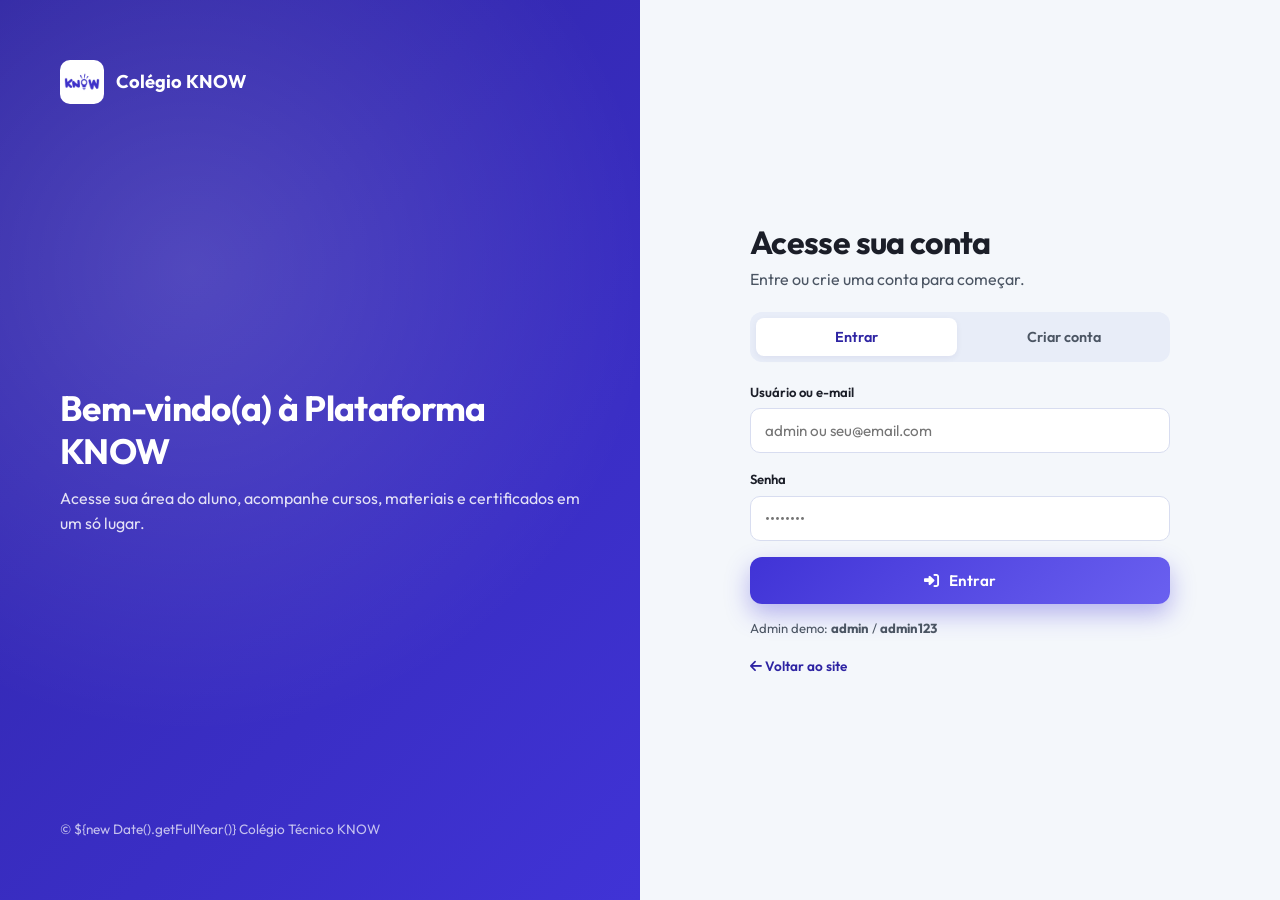
==== login.html @ bd7876a9 "Add files via upload" ====
<!doctype html>
<html lang="pt-BR">
<head>
<meta charset="utf-8"><meta name="viewport" content="width=device-width,initial-scale=1">
<title>Login — Colégio Técnico KNOW</title>
<link rel="icon" href="images/logo-know.png">
<link href="https://fonts.googleapis.com/css2?family=Outfit:wght@300;400;500;600;700;800&display=swap" rel="stylesheet">
<link href="https://cdnjs.cloudflare.com/ajax/libs/font-awesome/6.5.1/css/all.min.css" rel="stylesheet">
<link rel="stylesheet" href="css/style.css">
</head>
<body>
<div class="auth-wrap">
  <div class="auth-side">
    <div>
      <a href="index.html" style="display:flex;align-items:center;gap:12px;color:#fff">
        <img src="images/logo-know.png" alt="" style="width:44px;height:44px;background:#fff;border-radius:10px;padding:4px">
        <strong style="font-size:1.15rem">Colégio KNOW</strong>
      </a>
    </div>
    <div>
      <h2>Bem-vindo(a) à Plataforma KNOW</h2>
      <p>Acesse sua área do aluno, acompanhe cursos, materiais e certificados em um só lugar.</p>
    </div>
    <div style="font-size:.85rem;color:rgba(255,255,255,.7)">© ${new Date().getFullYear()} Colégio Técnico KNOW</div>
  </div>
  <div class="auth-form-wrap">
    <div class="auth-form">
      <h1>Acesse sua conta</h1>
      <p>Entre ou crie uma conta para começar.</p>
      <div class="auth-tabs">
        <button class="active" data-tab="login">Entrar</button>
        <button data-tab="register">Criar conta</button>
      </div>
      <form id="loginForm">
        <div class="field"><label>Usuário ou e-mail</label><input name="user" type="text" placeholder="admin ou seu@email.com" required></div>
        <div class="field"><label>Senha</label><input name="pass" type="password" placeholder="••••••••" required></div>
        <button class="btn btn-primary" style="width:100%;justify-content:center" type="submit"><i class="fa-solid fa-right-to-bracket"></i> Entrar</button>
        <p style="margin-top:14px;font-size:.82rem;color:var(--muted)">Admin demo: <strong>admin</strong> / <strong>admin123</strong></p>
      </form>
      <form id="registerForm" style="display:none">
        <div class="field"><label>Nome completo</label><input name="name" type="text" required></div>
        <div class="field"><label>E-mail</label><input name="email" type="email" required></div>
        <div class="field"><label>Senha</label><input name="pass" type="password" minlength="6" required></div>
        <button class="btn btn-primary" style="width:100%;justify-content:center" type="submit"><i class="fa-solid fa-user-plus"></i> Criar conta</button>
      </form>
      <p style="margin-top:18px;font-size:.85rem;color:var(--muted)"><a href="index.html" style="color:var(--primary-dark);font-weight:600"><i class="fa-solid fa-arrow-left"></i> Voltar ao site</a></p>
    </div>
  </div>
</div>

<script src="js/app.js"></script>
<script>
const tabs = document.querySelectorAll('.auth-tabs button');
tabs.forEach(b => b.addEventListener('click', () => {
  tabs.forEach(x=>x.classList.remove('active'));
  b.classList.add('active');
  const t = b.dataset.tab;
  document.getElementById('loginForm').style.display = t==='login'?'block':'none';
  document.getElementById('registerForm').style.display = t==='register'?'block':'none';
}));

document.getElementById('loginForm').addEventListener('submit', e => {
  e.preventDefault();
  const user = e.target.user.value.trim();
  const pass = e.target.pass.value;
  if(user==='admin' && pass==='admin123'){
    localStorage.setItem('know_user', JSON.stringify({name:'Administrador KNOW', email:'admin@knowedu.com', role:'admin'}));
    addNotification({
      id:'quiz',
      title:'Quiz Vocacional disponível',
      message:'Responda o quiz e descubra sua área de interesse.',
      href:'quiz.html'
    });
    addNotification({
      id:'raspadinha',
      title:'Raspadinha da Sorte',
      message:'Raspe 3 itens iguais e ganhe prêmios exclusivos.',
      href:'raspadinha.html'
    });
    toast('Bem-vindo, administrador!');
    setTimeout(()=>location.href='admin.html',800);
    return;
  }
  const users = JSON.parse(localStorage.getItem('know_users')||'[]');
  const found = users.find(u => (u.email===user) && u.pass===pass);
  if(found){
    localStorage.setItem('know_user', JSON.stringify({name:found.name,email:found.email,role:'aluno'}));
    addNotification({
      id:'quiz',
      title:'Quiz Vocacional disponível',
      message:'Responda o quiz e descubra sua área de interesse.',
      href:'quiz.html'
    });
    addNotification({
      id:'raspadinha',
      title:'Raspadinha da Sorte',
      message:'Raspe 3 itens iguais e ganhe prêmios exclusivos.',
      href:'raspadinha.html'
    });
    toast('Login realizado!');
    setTimeout(()=>location.href='area-aluno.html',800);
  } else {
    toast('Credenciais inválidas','error');
  }
});

document.getElementById('registerForm').addEventListener('submit', e => {
  e.preventDefault();
  const name = e.target.name.value.trim();
  const email = e.target.email.value.trim();
  const pass = e.target.pass.value;
  const users = JSON.parse(localStorage.getItem('know_users')||'[]');
  if(users.find(u=>u.email===email)){ toast('E-mail já cadastrado','error'); return; }
  users.push({name,email,pass,createdAt:new Date().toISOString()});
  localStorage.setItem('know_users', JSON.stringify(users));
  localStorage.setItem('know_user', JSON.stringify({name,email,role:'aluno'}));
  addLead({
    id: Date.now(),
    nome: name,
    idade: 0,
    email,
    curso: 'Cadastro KNOW',
    data: new Date().toISOString()
  });
  addNotification({
    id:'quiz',
    title:'Quiz Vocacional disponível',
    message:'Responda o quiz e descubra sua área de interesse.',
    href:'quiz.html'
  });
  addNotification({
    id:'raspadinha',
    title:'Raspadinha da Sorte',
    message:'Raspe 3 itens iguais e ganhe prêmios exclusivos.',
    href:'raspadinha.html'
  });
  toast('Conta criada com sucesso!');
  setTimeout(()=>location.href='area-aluno.html',800);
});
</script>
</body>
</html>
---- css/style.css ----
/* ============ KNOW – Portal Institucional ============ */
:root{
  --primary:#4033D6;
  --primary-dark:#2E24A3;
  --primary-light:#6A60F0;
  --bg-1:#F4F7FB;
  --bg-2:#E8EDF8;
  --line:#D8DDF0;
  --text:#1B1E28;
  --muted:#4B5563;
  --white:#fff;
  --radius:14px;
  --shadow-sm:0 2px 6px rgba(31,25,101,.06);
  --shadow:0 10px 30px rgba(31,25,101,.10);
  --shadow-lg:0 20px 50px rgba(31,25,101,.18);
  --sidebar-w:280px;
  --header-h:64px;
  --trans:.25s cubic-bezier(.4,.0,.2,1);
}
*{box-sizing:border-box;margin:0;padding:0}
html,body{height:100%}
body{
  font-family:'Outfit',system-ui,-apple-system,sans-serif;
  color:var(--text);
  background:var(--bg-1);
  font-size:16px;
  line-height:1.55;
  -webkit-font-smoothing:antialiased;
}
a{color:inherit;text-decoration:none}
img{max-width:100%;display:block}
button{font-family:inherit;cursor:pointer;border:none;background:none;color:inherit}
h1,h2,h3,h4{font-weight:700;line-height:1.2;color:var(--text);letter-spacing:-.02em}
h1{font-size:clamp(2rem,4.5vw,3.6rem)}
h2{font-size:clamp(1.6rem,3vw,2.4rem)}
h3{font-size:1.25rem}
p{color:var(--muted)}

/* ===== Layout ===== */
.app{display:flex;min-height:100vh}
.main{flex:1;margin-left:0;min-width:0;display:flex;flex-direction:column}
.content{flex:1}
.container{max-width:1240px;margin:0 auto;padding:0 28px}

/* ===== Sidebar ===== */
.sidebar{
  position:fixed;inset:0 auto 0 0;width:var(--sidebar-w);
  background:var(--white);border-right:1px solid var(--line);
  display:flex;flex-direction:column;z-index:50;
  transition:transform var(--trans);
  transform:translateX(-100%);
}
.sidebar__brand{
  display:flex;align-items:center;gap:12px;padding:20px 22px;
  border-bottom:1px solid var(--line);
}
.sidebar__brand img{width:42px;height:42px;object-fit:contain}
.sidebar__brand-text strong{display:block;font-size:1.05rem;color:var(--primary-dark);letter-spacing:.02em}
.sidebar__brand-text span{font-size:.72rem;color:var(--muted);text-transform:uppercase;letter-spacing:.14em}

.sidebar__profile{
  display:flex;align-items:center;gap:12px;padding:16px 22px;margin:14px;
  background:var(--bg-2);border-radius:var(--radius);
}
.sidebar__profile .avatar{
  width:42px;height:42px;border-radius:50%;
  background:linear-gradient(135deg,var(--primary),var(--primary-light));
  color:#fff;display:grid;place-items:center;font-weight:700;
}
.sidebar__profile small{display:block;color:var(--muted);font-size:.75rem}
.sidebar__profile strong{font-size:.92rem}

.sidebar__nav{flex:1;overflow-y:auto;padding:6px 14px 18px}
.sidebar__label{font-size:.7rem;text-transform:uppercase;letter-spacing:.16em;color:var(--muted);padding:14px 10px 8px}
.sidebar__nav a{
  display:flex;align-items:center;gap:12px;
  padding:11px 14px;border-radius:10px;color:var(--text);
  font-size:.93rem;font-weight:500;margin-bottom:2px;
  transition:all var(--trans);position:relative;
}
.sidebar__nav a i{width:20px;text-align:center;color:var(--primary)}
.sidebar__nav a:hover{background:var(--bg-2);transform:translateX(2px)}
.sidebar__nav a.active{
  background:linear-gradient(90deg,var(--primary),var(--primary-light));
  color:#fff;box-shadow:0 8px 18px rgba(64,51,214,.30);
}
.sidebar__nav a.active i{color:#fff}

.sidebar__footer{padding:14px 22px;border-top:1px solid var(--line);font-size:.78rem;color:var(--muted)}

/* Sidebar hidden by default; toggled by adding `.open` */
.sidebar.open{transform:translateX(0)}
.sidebar.open ~ .main{margin-left:var(--sidebar-w)}

/* ===== Header ===== */
.header{
  position:sticky;top:0;z-index:30;height:var(--header-h);
  background:rgba(255,255,255,.85);backdrop-filter:saturate(180%) blur(14px);
  border-bottom:1px solid var(--line);
  display:flex;align-items:center;justify-content:space-between;
  padding:0 28px;
}
.header__left{display:flex;align-items:center;gap:14px}
.hamburger{
  display:flex;width:42px;height:42px;border-radius:10px;
  background:var(--bg-2);color:var(--primary-dark);
  align-items:center;justify-content:center;font-size:1.1rem;
}
.header__title{font-weight:600;color:var(--muted);font-size:.95rem}
.header__actions{display:flex;align-items:center;gap:10px}
.icon-btn{
  width:40px;height:40px;border-radius:10px;background:var(--bg-2);
  color:var(--primary-dark);display:grid;place-items:center;transition:all var(--trans);
}
.icon-btn:hover{background:var(--line)}
.header__login{
  padding:9px 18px;border-radius:10px;
  background:var(--primary);color:#fff;font-weight:600;font-size:.88rem;
  transition:all var(--trans);
}
.header__login:hover{background:var(--primary-dark);transform:translateY(-1px)}

.notification-btn{position:relative}
.bell-badge{
  position:absolute;top:8px;right:8px;
  width:10px;height:10px;border-radius:50%;
  background:#ff3860;box-shadow:0 0 0 4px rgba(255,56,96,.18);
  display:none;
}
.notifications-root{
  position:fixed;top:calc(var(--header-h) + 18px);right:18px;
  z-index:120;display:flex;flex-direction:column;align-items:flex-end;gap:12px;
  pointer-events:none;
}
.notification-card{
  pointer-events:auto;width:min(340px,calc(100vw - 36px));
  background:#ffffff;border:1px solid rgba(15,12,60,.08);
  border-radius:18px;box-shadow:0 20px 80px rgba(15,12,60,.12);
  padding:16px 16px 14px;position:relative;
  display:grid;gap:10px;animation:slideIn .28s ease-out forwards;
}
.notification-card h4{margin:0;font-size:.98rem;font-weight:700;color:var(--primary-dark)}
.notification-card p{margin:0;font-size:.92rem;color:#4f4f7a;line-height:1.45}
.notification-card a{
  display:inline-flex;align-items:center;gap:8px;font-size:.9rem;font-weight:700;
  color:var(--primary-dark);text-decoration:none;
}
.notification-card button.close-card{
  position:absolute;top:12px;right:12px;border:none;background:transparent;
  color:var(--muted);font-size:1.05rem;cursor:pointer;
}
.notification-panel{
  position:absolute;top:56px;right:0;width:340px;max-width:92vw;
  background:#ffffff;border:1px solid rgba(15,12,60,.08);
  border-radius:22px;box-shadow:0 22px 70px rgba(15,12,60,.14);
  overflow:hidden;display:none;flex-direction:column;pointer-events:auto;
}
.notification-panel.open{display:flex}
.notification-panel .panel-header{
  display:flex;align-items:center;justify-content:space-between;padding:16px 18px;
  border-bottom:1px solid rgba(15,12,60,.08);gap:12px;
}
.notification-panel .panel-header strong{font-size:1rem;color:var(--primary-dark)}
.notification-panel .panel-header button{border:none;background:transparent;color:var(--muted);font-size:1.2rem;cursor:pointer}
.notification-panel .panel-list{display:flex;flex-direction:column;gap:10px;padding:14px 18px 16px;}
.notification-item{display:grid;gap:6px;padding:14px 14px 12px;border-radius:16px;background:rgba(99,102,241,.06)}
.notification-item h4{margin:0;font-size:.95rem}
.notification-item p{margin:0;font-size:.84rem;color:#4f4f7a;line-height:1.4}
.notification-item a{font-size:.88rem;color:var(--primary-dark);font-weight:700;text-decoration:none}
@keyframes slideIn{from{opacity:0;transform:translateY(-8px) scale(.97);}to{opacity:1;transform:translateY(0) scale(1);}}

/* Backdrop */
.backdrop{
  position:fixed;inset:0;background:rgba(15,12,60,.5);
  backdrop-filter:blur(2px);z-index:40;opacity:0;pointer-events:none;
  transition:opacity var(--trans);
}
.backdrop.show{opacity:1;pointer-events:auto}

/* ===== Buttons ===== */
.btn{
  display:inline-flex;align-items:center;gap:10px;
  padding:14px 26px;border-radius:12px;font-weight:600;
  transition:all var(--trans);font-size:.95rem;
}
.btn-primary{
  background:linear-gradient(135deg,var(--primary),var(--primary-light));
  color:#fff;box-shadow:0 10px 24px rgba(64,51,214,.35);
}
.btn-primary:hover{transform:translateY(-2px);box-shadow:0 14px 30px rgba(64,51,214,.45)}
.btn-outline{
  background:rgba(255,255,255,.12);color:#fff;border:1.5px solid rgba(255,255,255,.6);
  backdrop-filter:blur(6px);
}
.btn-outline:hover{background:rgba(255,255,255,.22)}
.btn-ghost{background:var(--bg-2);color:var(--primary-dark)}
.btn-ghost:hover{background:var(--line)}

/* ===== Hero ===== */
.hero{
  position:relative;min-height:calc(100vh - var(--header-h));
  background:
    linear-gradient(rgba(31,25,101,.65),rgba(44,35,143,.55)),
    url('../images/bg-inicial.png') center/cover no-repeat;
  display:flex;align-items:center;
  overflow:hidden;isolation:isolate;
}
.hero::after{
  content:"";position:absolute;inset:0;pointer-events:none;
  box-shadow:inset 0 0 240px rgba(10,5,60,.55);
}
.hero__inner{
  position:relative;z-index:2;color:#fff;max-width:640px;
  padding:80px 28px;
}
.hero__badge{
  display:inline-flex;align-items:center;gap:8px;
  padding:7px 14px;border-radius:999px;
  background:rgba(255,255,255,.14);border:1px solid rgba(255,255,255,.3);
  font-size:.78rem;letter-spacing:.1em;text-transform:uppercase;font-weight:500;
  margin-bottom:22px;backdrop-filter:blur(8px);
}
.hero h1{color:#fff;margin-bottom:18px;text-shadow:0 4px 24px rgba(0,0,0,.25)}
.hero h1 span{
  background:linear-gradient(135deg,#fff,#cdd2ff);
  -webkit-background-clip:text;background-clip:text;color:transparent;
}
.hero p{color:rgba(255,255,255,.88);font-size:1.1rem;margin-bottom:32px;max-width:520px}
.hero__cta{display:flex;flex-wrap:wrap;gap:14px}
.hero__meta{
  display:flex;gap:32px;margin-top:48px;flex-wrap:wrap;
  padding-top:28px;border-top:1px solid rgba(255,255,255,.2);
}
.hero__meta div strong{display:block;font-size:1.6rem;color:#fff}
.hero__meta div span{color:rgba(255,255,255,.75);font-size:.82rem}

/* ===== Section ===== */
section{padding:96px 0}
.section-head{text-align:center;max-width:680px;margin:0 auto 56px}
.section-head .tag{
  display:inline-block;padding:6px 14px;border-radius:999px;
  background:var(--bg-2);color:var(--primary-dark);
  font-size:.76rem;letter-spacing:.14em;text-transform:uppercase;font-weight:600;
  margin-bottom:16px;
}
.section-head p{margin-top:14px;font-size:1.05rem}

/* ===== Sobre ===== */
.about-grid{display:grid;grid-template-columns:1.05fr 1fr;gap:60px;align-items:center}
.about-grid h2{margin-bottom:18px}
.about-grid .slogan{
  font-style:italic;color:var(--primary-dark);font-weight:500;
  padding:14px 18px;background:var(--bg-2);border-left:4px solid var(--primary);
  border-radius:8px;margin:22px 0;
}
.values{display:grid;grid-template-columns:1fr 1fr;gap:14px;margin-top:22px}
.value{
  padding:16px;border-radius:12px;background:var(--white);
  border:1px solid var(--line);transition:all var(--trans);
}
.value:hover{transform:translateY(-3px);box-shadow:var(--shadow)}
.value i{color:var(--primary);font-size:1.2rem;margin-bottom:8px}
.value strong{display:block;margin-bottom:4px;font-size:.95rem}
.value p{font-size:.85rem;line-height:1.5}
.about-visual{
  position:relative;border-radius:24px;overflow:hidden;
  background:linear-gradient(135deg,var(--primary),var(--primary-dark));
  aspect-ratio:4/5;display:flex;align-items:flex-end;justify-content:center;
  box-shadow:var(--shadow-lg);
}
.about-visual img{max-height:96%;object-fit:contain;filter:drop-shadow(0 20px 30px rgba(0,0,0,.3))}
.about-visual::before{
  content:"";position:absolute;inset:0;
  background:radial-gradient(circle at 30% 20%,rgba(255,255,255,.2),transparent 60%);
}

/* ===== Stats ===== */
.stats{
  background:linear-gradient(135deg,var(--primary-dark),var(--primary));
  color:#fff;
}
.stats-grid{display:grid;grid-template-columns:repeat(4,1fr);gap:30px;text-align:center}
.stat strong{
  display:block;font-size:clamp(2rem,4vw,3rem);font-weight:800;
  background:linear-gradient(135deg,#fff,#cdd2ff);
  -webkit-background-clip:text;background-clip:text;color:transparent;
}
.stat span{color:rgba(255,255,255,.8);font-size:.95rem;margin-top:6px;display:block}

/* ===== Cursos ===== */
.cards{display:grid;grid-template-columns:repeat(3,1fr);gap:26px}
.card{
  background:var(--white);border-radius:18px;overflow:hidden;
  border:1px solid var(--line);transition:all var(--trans);
  display:flex;flex-direction:column;
}
.card:hover{transform:translateY(-6px);box-shadow:var(--shadow-lg);border-color:transparent}
.card__img{aspect-ratio:16/10;background:var(--bg-2);position:relative;overflow:hidden}
.card__img img{width:100%;height:100%;object-fit:cover;transition:transform .6s}
.card:hover .card__img img{transform:scale(1.06)}
.card__tag{
  position:absolute;top:14px;left:14px;
  background:rgba(255,255,255,.95);color:var(--primary-dark);
  padding:5px 12px;border-radius:999px;font-size:.72rem;font-weight:600;
  text-transform:uppercase;letter-spacing:.08em;
}
.card__body{padding:24px;display:flex;flex-direction:column;flex:1}
.card__body h3{margin-bottom:8px}
.card__body p{font-size:.92rem;margin-bottom:18px;flex:1}
.card__meta{display:flex;gap:14px;font-size:.78rem;color:var(--muted);margin-bottom:16px}
.card__meta span i{color:var(--primary);margin-right:5px}
.card__link{
  align-self:flex-start;color:var(--primary-dark);font-weight:600;font-size:.9rem;
  display:inline-flex;align-items:center;gap:8px;transition:gap var(--trans);
}
.card__link:hover{gap:14px}

/* ===== Estrutura / Galeria ===== */
.gallery{display:grid;grid-template-columns:repeat(4,1fr);grid-auto-rows:160px;gap:14px}
.gallery a{
  border-radius:14px;overflow:hidden;position:relative;
  background:var(--bg-2);transition:transform var(--trans);
}
.gallery a:hover{transform:scale(1.02)}
.gallery a:nth-child(1){grid-column:span 2;grid-row:span 2}
.gallery a:nth-child(4){grid-row:span 2}
.gallery img{width:100%;height:100%;object-fit:cover}
.gallery a::after{
  content:attr(data-label);position:absolute;left:14px;bottom:12px;
  color:#fff;font-weight:600;text-shadow:0 2px 8px rgba(0,0,0,.6);font-size:.9rem;
}

/* ===== Depoimentos ===== */
.testi-grid{display:grid;grid-template-columns:repeat(3,1fr);gap:24px}
.testi{
  background:var(--white);border-radius:18px;padding:28px;
  border:1px solid var(--line);position:relative;
}
.testi i.fa-quote-left{color:var(--primary-light);font-size:1.4rem;opacity:.5;margin-bottom:10px}
.testi p{font-size:.95rem;color:var(--text);margin-bottom:20px}
.testi__author{display:flex;align-items:center;gap:12px}
.testi__author img{width:46px;height:46px;border-radius:50%;object-fit:cover}
.testi__author strong{display:block;font-size:.92rem}
.testi__author small{color:var(--muted);font-size:.78rem}

/* ===== Processo ===== */
.steps{display:grid;grid-template-columns:repeat(4,1fr);gap:20px;position:relative}
.step{
  background:var(--white);padding:28px;border-radius:16px;
  border:1px solid var(--line);position:relative;
}
.step__num{
  width:42px;height:42px;border-radius:12px;
  background:linear-gradient(135deg,var(--primary),var(--primary-light));
  color:#fff;display:grid;place-items:center;font-weight:700;
  margin-bottom:16px;box-shadow:0 8px 16px rgba(64,51,214,.3);
}
.step h3{font-size:1.05rem;margin-bottom:6px}
.step p{font-size:.88rem}

/* ===== Contato ===== */
.contact-grid{display:grid;grid-template-columns:1fr 1fr;gap:48px}
.contact-info{display:flex;flex-direction:column;gap:18px}
.contact-item{
  display:flex;gap:16px;padding:20px;border-radius:14px;
  background:var(--white);border:1px solid var(--line);
}
.contact-item i{
  width:46px;height:46px;border-radius:12px;
  background:var(--bg-2);color:var(--primary);
  display:grid;place-items:center;font-size:1.1rem;flex-shrink:0;
}
.contact-item small{color:var(--muted);font-size:.78rem;text-transform:uppercase;letter-spacing:.1em}
.contact-item strong{display:block;margin-top:2px}

/* ===== Forms ===== */
.form{
  background:var(--white);padding:32px;border-radius:18px;
  border:1px solid var(--line);box-shadow:var(--shadow);
}
.form h3{margin-bottom:18px}
.field{margin-bottom:16px}
.field label{display:block;font-size:.82rem;font-weight:600;margin-bottom:6px;color:var(--text)}
.field input,.field select,.field textarea{
  width:100%;padding:12px 14px;border:1.5px solid var(--line);
  border-radius:10px;font-family:inherit;font-size:.95rem;background:#fff;
  transition:all var(--trans);color:var(--text);
}
.field input:focus,.field select:focus,.field textarea:focus{
  outline:none;border-color:var(--primary);box-shadow:0 0 0 4px rgba(64,51,214,.12);
}
.field .err{color:#dc2626;font-size:.78rem;margin-top:4px;display:none}
.field.error input,.field.error select{border-color:#dc2626}
.field.error .err{display:block}

/* ===== Footer ===== */
.footer{
  background:#0f0c3d;color:rgba(255,255,255,.7);padding:60px 0 24px;margin-top:60px;
}
.footer-grid{display:grid;grid-template-columns:1.4fr 1fr 1fr 1fr;gap:40px;margin-bottom:40px}
.footer h4{color:#fff;font-size:.95rem;margin-bottom:16px}
.footer a{display:block;padding:5px 0;font-size:.9rem;transition:color var(--trans)}
.footer a:hover{color:#fff}
.footer__brand{display:flex;align-items:center;gap:12px;margin-bottom:14px}
.footer__brand img{width:38px;height:38px;background:#fff;border-radius:10px;padding:4px}
.footer__brand strong{color:#fff;font-size:1.1rem}
.footer__social{display:flex;gap:10px;margin-top:14px}
.footer__social a{
  width:38px;height:38px;border-radius:10px;background:rgba(255,255,255,.08);
  display:grid;place-items:center;padding:0;
}
.footer__social a:hover{background:var(--primary)}
.footer__bottom{
  padding-top:24px;border-top:1px solid rgba(255,255,255,.1);
  text-align:center;font-size:.82rem;
}

/* ===== Page Header ===== */
.page-hero{
  background:linear-gradient(135deg,var(--primary-dark),var(--primary));
  color:#fff;padding:80px 0 60px;position:relative;overflow:hidden;
}
.page-hero::after{
  content:"";position:absolute;right:-100px;top:-100px;width:400px;height:400px;
  background:radial-gradient(circle,rgba(255,255,255,.12),transparent 70%);border-radius:50%;
}
.page-hero h1{color:#fff;margin-bottom:10px}
.page-hero p{color:rgba(255,255,255,.85);max-width:560px}
.breadcrumb{font-size:.82rem;color:rgba(255,255,255,.7);margin-bottom:12px}
.breadcrumb a{color:rgba(255,255,255,.9)}

/* ===== Auth ===== */
.auth-wrap{
  min-height:100vh;display:grid;grid-template-columns:1fr 1fr;
}
.auth-side{
  background:linear-gradient(135deg,var(--primary-dark),var(--primary));
  color:#fff;padding:60px;display:flex;flex-direction:column;justify-content:space-between;
  position:relative;overflow:hidden;
}
.auth-side::after{
  content:"";position:absolute;inset:0;
  background:radial-gradient(circle at 30% 30%,rgba(255,255,255,.15),transparent 60%);
}
.auth-side > *{position:relative;z-index:1}
.auth-side h2{color:#fff;font-size:2.2rem;margin-bottom:14px}
.auth-side p{color:rgba(255,255,255,.85)}
.auth-form-wrap{display:flex;align-items:center;justify-content:center;padding:40px}
.auth-form{width:100%;max-width:420px}
.auth-form h1{font-size:2rem;margin-bottom:6px}
.auth-tabs{display:flex;gap:6px;background:var(--bg-2);padding:6px;border-radius:12px;margin:20px 0}
.auth-tabs button{
  flex:1;padding:10px;border-radius:8px;font-weight:600;font-size:.9rem;color:var(--muted);
}
.auth-tabs button.active{background:#fff;color:var(--primary-dark);box-shadow:var(--shadow-sm)}

/* ===== Dashboard ===== */
.dash-grid{display:grid;grid-template-columns:repeat(4,1fr);gap:20px;margin-bottom:30px}
.dash-card{
  background:var(--white);border-radius:14px;padding:22px;border:1px solid var(--line);
}
.dash-card .icon{
  width:44px;height:44px;border-radius:12px;background:var(--bg-2);
  color:var(--primary);display:grid;place-items:center;font-size:1.1rem;margin-bottom:14px;
}
.dash-card strong{display:block;font-size:1.6rem;color:var(--text)}
.dash-card span{font-size:.82rem;color:var(--muted)}

.progress{height:8px;background:var(--bg-2);border-radius:999px;overflow:hidden;margin:8px 0}
.progress > div{height:100%;background:linear-gradient(90deg,var(--primary),var(--primary-light));border-radius:999px}

.table-wrap{background:#fff;border-radius:14px;border:1px solid var(--line);overflow:hidden}
table{width:100%;border-collapse:collapse}
th,td{padding:14px 18px;text-align:left;border-bottom:1px solid var(--line);font-size:.9rem}
th{background:var(--bg-1);font-weight:600;color:var(--muted);text-transform:uppercase;font-size:.74rem;letter-spacing:.1em}
tbody tr:hover{background:var(--bg-1)}
.badge{display:inline-block;padding:4px 10px;border-radius:999px;font-size:.72rem;font-weight:600;background:var(--bg-2);color:var(--primary-dark)}

/* Modules */
.module{
  background:#fff;border:1px solid var(--line);border-radius:14px;
  padding:20px;margin-bottom:14px;
}
.module__head{display:flex;justify-content:space-between;align-items:center;margin-bottom:12px}
.module__head h3{font-size:1.05rem}
.video-frame{aspect-ratio:16/9;border-radius:10px;overflow:hidden;background:#000;margin-top:10px}
.video-frame iframe{width:100%;height:100%;border:0}

/* Toast */
.toast{
  position:fixed;bottom:24px;right:24px;background:var(--text);color:#fff;
  padding:14px 22px;border-radius:12px;box-shadow:var(--shadow-lg);
  transform:translateY(20px);opacity:0;pointer-events:none;transition:all .3s;z-index:200;
  display:flex;align-items:center;gap:10px;
}
.toast.show{transform:translateY(0);opacity:1}
.toast.success{background:#16a34a}
.toast.error{background:#dc2626}

/* ===== Responsive ===== */
@media (max-width:1024px){
  .cards,.testi-grid,.steps,.stats-grid{grid-template-columns:repeat(2,1fr)}
  .gallery{grid-template-columns:repeat(2,1fr)}
  .gallery a:nth-child(1){grid-column:span 2}
  .gallery a:nth-child(4){grid-row:span 1}
  .dash-grid{grid-template-columns:repeat(2,1fr)}
}
@media (max-width:880px){
  :root{--header-h:60px}
  .sidebar{transform:translateX(-100%)}
  .sidebar.open{transform:translateX(0)}
  .main{margin-left:0}
  .hamburger{display:flex}
  .about-grid,.contact-grid,.auth-wrap{grid-template-columns:1fr;gap:32px}
  .auth-side{padding:40px 28px;min-height:auto}
  section{padding:64px 0}
  .container{padding:0 20px}
  .hero__inner{padding:60px 20px}
  .hero__meta{gap:20px}
  .cards,.testi-grid,.steps,.stats-grid,.footer-grid{grid-template-columns:1fr}
  .footer-grid{gap:28px}
}
@media (max-width:520px){
  .dash-grid{grid-template-columns:1fr}
}
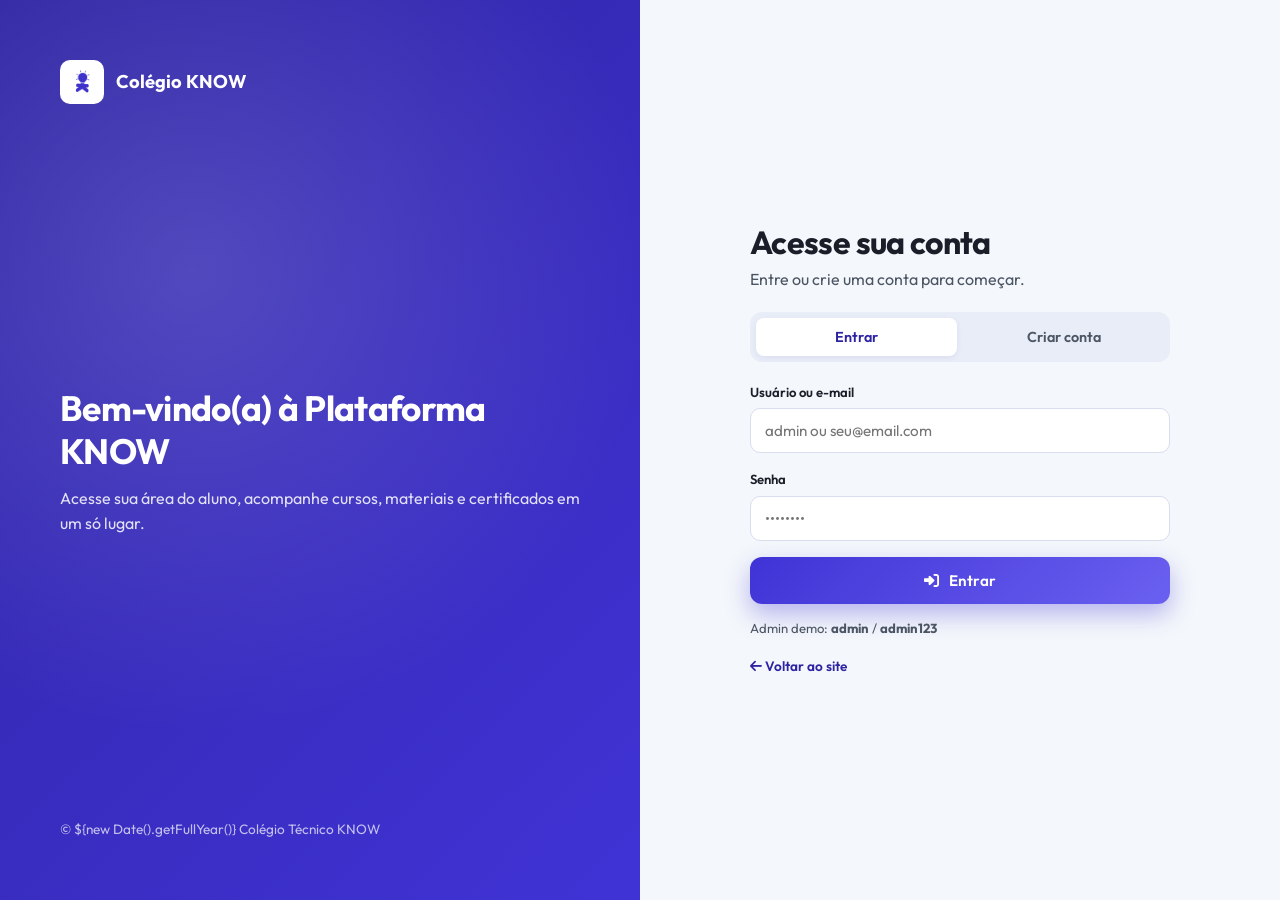
==== commit 03e4710b: "Update login.html" ====
--- a/login.html
+++ b/login.html
@@ -13,7 +13,7 @@
   <div class="auth-side">
     <div>
       <a href="index.html" style="display:flex;align-items:center;gap:12px;color:#fff">
-        <img src="images/logo-know.png" alt="" style="width:44px;height:44px;background:#fff;border-radius:10px;padding:4px">
+        <img src="images/icone-know.png" alt="" style="width:44px;height:44px;background:#fff;border-radius:10px;padding:4px">
         <strong style="font-size:1.15rem">Colégio KNOW</strong>
       </a>
     </div>
--- a/css/style.css
+++ b/css/style.css
@@ -122,7 +122,7 @@
 
 .notification-btn{position:relative}
 .bell-badge{
-  position:absolute;top:8px;right:8px;
+  position:absolute;top:4px;right:4px;
   width:10px;height:10px;border-radius:50%;
   background:#ff3860;box-shadow:0 0 0 4px rgba(255,56,96,.18);
   display:none;
@@ -198,20 +198,43 @@
 
 /* ===== Hero ===== */
 .hero{
-  position:relative;min-height:calc(100vh - var(--header-h));
-  background:
-    linear-gradient(rgba(31,25,101,.65),rgba(44,35,143,.55)),
-    url('../images/bg-inicial.png') center/cover no-repeat;
-  display:flex;align-items:center;
+  position:relative;
+  min-height:calc(100vh - var(--header-h));
+  background-image: linear-gradient(rgba(31,25,101,.65), rgba(44,35,143,.55)), url('../images/bg-inicial.png');
+  background-repeat: no-repeat;
+  background-position: right center;
+  background-size: cover;
+  display:flex;align-items:center;justify-content:flex-start;
   overflow:hidden;isolation:isolate;
 }
 .hero::after{
   content:"";position:absolute;inset:0;pointer-events:none;
   box-shadow:inset 0 0 240px rgba(10,5,60,.55);
 }
+.hero .container{margin-left:48px;margin-right:auto}
 .hero__inner{
   position:relative;z-index:2;color:#fff;max-width:640px;
   padding:80px 28px;
+}
+
+/* Hero responsiveness */
+@media (max-width: 992px){
+  .hero{background-image: linear-gradient(rgba(31,25,101,.65), rgba(44,35,143,.55)), url('../images/bginicial-celular.png');background-position:center top;background-size:cover}
+  .hero .container{margin-left:32px}
+  .hero__inner{padding:64px 24px}
+}
+@media (max-width: 768px){
+  .hero{background-image: linear-gradient(rgba(31,25,101,.65), rgba(44,35,143,.55)), url('../images/bginicial-celular.png');background-position:center top;background-size:cover;min-height:auto;overflow:visible}
+  .hero .container{margin-left:18px;padding-right:18px}
+  .hero__inner{padding:40px 16px;max-width:94%}
+  .hero h1{font-size:clamp(1.6rem,6vw,2.2rem)}
+  .hero p{font-size:1rem;max-width:100%}
+  .hero__meta{margin-top:28px;gap:16px;padding-top:18px}
+}
+@media (max-width:420px){
+  .hero{min-height:auto}
+  .hero__inner{padding:28px 14px}
+  .hero h1{font-size:1.5rem}
 }
 .hero__badge{
   display:inline-flex;align-items:center;gap:8px;
@@ -519,6 +542,8 @@
   .hero__meta{gap:20px}
   .cards,.testi-grid,.steps,.stats-grid,.footer-grid{grid-template-columns:1fr}
   .footer-grid{gap:28px}
+  .sidebar__brand-text{display:none}
+  .sidebar__brand img{width:36px;height:36px}
 }
 @media (max-width:520px){
   .dash-grid{grid-template-columns:1fr}
